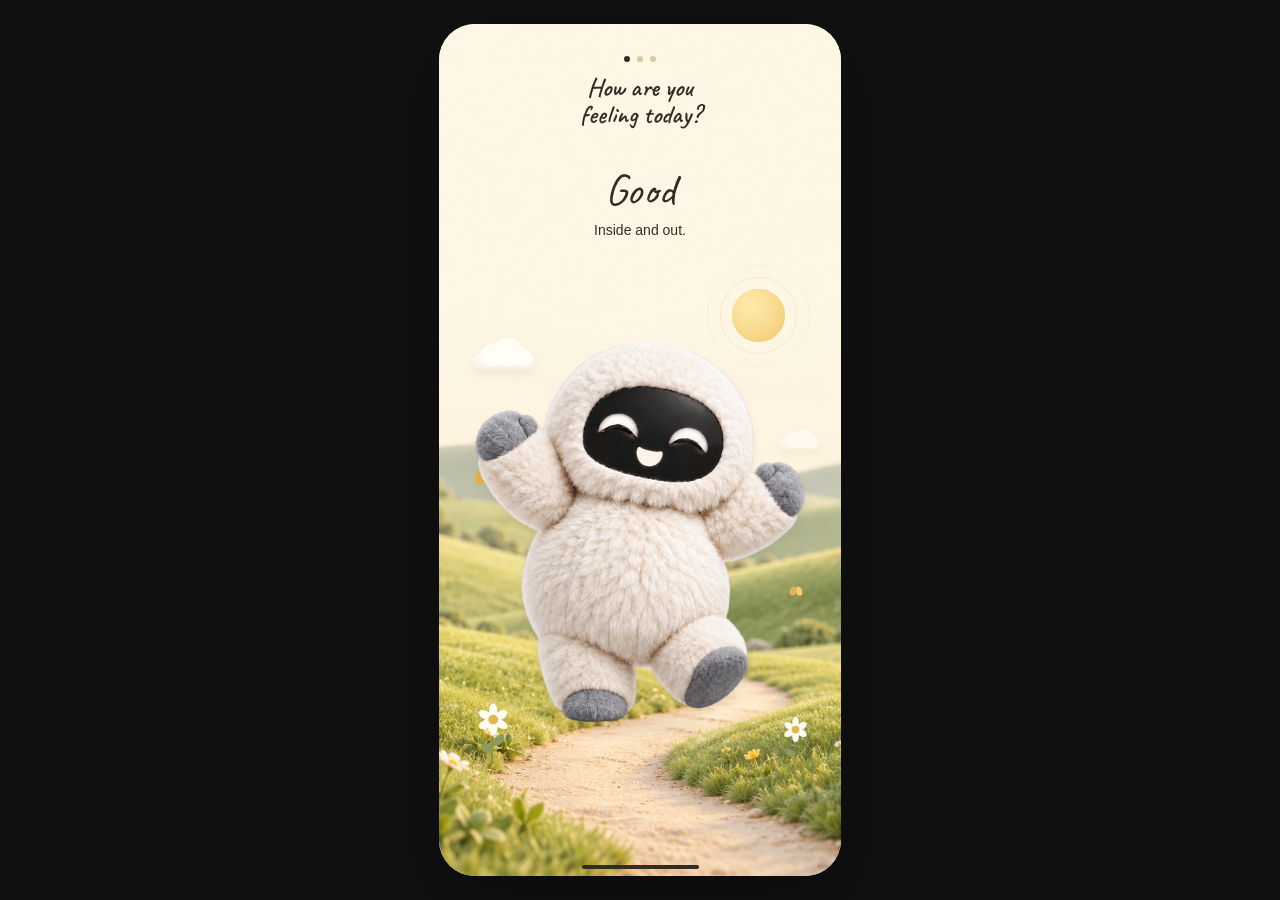
==== Preview/moods.html @ 531bb641 "Add Feely native app and interactive browser preview" ====
<!doctype html>
<html lang="en">
<head>
  <meta charset="utf-8">
  <meta name="viewport" content="width=device-width, initial-scale=1, viewport-fit=cover">
  <meta name="theme-color" content="#fff8e8">
  <title>Mood Day — A little sunshine</title>
  <link rel="icon" href="data:image/svg+xml,%3Csvg xmlns='http://www.w3.org/2000/svg' viewBox='0 0 100 100'%3E%3Ctext y='.9em' font-size='90'%3E☀️%3C/text%3E%3C/svg%3E">
  <link rel="stylesheet" href="styles.css?v=phone-only-1">
  <link rel="stylesheet" href="transitions.css?v=1">
  <script src="transitions.js?v=2"></script>
</head>
<body class="phone-only">
  <aside class="preview-note">
    <span class="wordmark"><span class="brand-sun">✳</span> mood day</span>
    <div class="intro"><span class="eyebrow">A MOMENT FOR YOU</span><h2>Every feeling<br>has a place.</h2><p>A little pause to notice your day.<br>Let’s start with a little sunshine.</p></div>
    <div class="preview-tools"><span class="preview-label"><i></i> GOOD · INTERACTIVE PREVIEW</span><button id="motion-toggle" aria-pressed="false"><span aria-hidden="true">Ⅱ</span> Pause motion</button><p>Swipe to explore. Tap your companion to choose.</p></div>
  </aside>

  <main class="phone" aria-label="Mood check-in, step 1 of 3"><div class="neutral-scenery" aria-hidden="true"></div>

    <header class="checkin-header">
      <div class="steps" aria-hidden="true"><i class="current"></i><i></i><i></i></div>
      <h1>How are you<br>feeling today?</h1>
    </header>

    <section class="mood-caption">
      <button class="mood-label" id="happy-label" aria-label="Choose good mood" aria-pressed="false">Good</button>
      <p class="mood-description">Inside and out.</p>
      <span class="selection-hint sr-only" role="status" aria-live="polite">Tap your companion to choose</span>
    </section>

    <section class="mood-scene" aria-label="Good mood in a sunny meadow">
      <div class="rain" aria-hidden="true"></div><div class="landscape" aria-hidden="true"></div>
      <div class="sun" aria-hidden="true"><div class="sun-core"></div></div>
      <div class="cloud cloud-one" aria-hidden="true"><i></i><i></i><i></i></div>
      <div class="cloud cloud-two" aria-hidden="true"><i></i><i></i><i></i></div>
      <div class="motes" aria-hidden="true"></div>
      <div class="butterfly butterfly-one" aria-hidden="true"><i></i><i></i></div>
      <div class="butterfly butterfly-two" aria-hidden="true"><i></i><i></i></div>
      <div class="avatar-shadow" aria-hidden="true"></div>
      <button class="avatar-button" id="happy-avatar" aria-label="Choose good mood" aria-pressed="false">
        <span class="avatar-jump"><img class="neutral-character" src="../MoodDay/Assets.xcassets/NeutralAvatar.imageset/neutral-avatar.png" alt="Neutral, your fluffy companion" aria-hidden="true"><img class="sad-character" src="../MoodDay/Assets.xcassets/SadAvatar.imageset/sad-avatar.png?v=white-mouth" alt="Sad, your fluffy companion"><canvas style="position:absolute;inset:0;width:100%;height:100%" id="happy-character" role="img" aria-label="Happy, the original fluffy companion with blinking eyes"></canvas></span>
      </button>
      <div class="celebration" aria-hidden="true"></div>
      <svg class="flower flower-one" aria-hidden="true" viewBox="0 0 50 94"><path d="M25 93Q23 68 27 31" stroke="#79864f" stroke-width="2" fill="none"/><path d="M25 71Q8 57 9 72Q12 80 25 78M25 60Q40 43 42 58Q38 67 25 68" fill="#8c9a60"/><g fill="#fffdf3"><ellipse cx="26" cy="18" rx="6" ry="11"/><ellipse cx="26" cy="18" rx="6" ry="11" transform="rotate(60 26 30)"/><ellipse cx="26" cy="18" rx="6" ry="11" transform="rotate(120 26 30)"/><ellipse cx="26" cy="18" rx="6" ry="11" transform="rotate(180 26 30)"/><ellipse cx="26" cy="18" rx="6" ry="11" transform="rotate(240 26 30)"/><ellipse cx="26" cy="18" rx="6" ry="11" transform="rotate(300 26 30)"/></g><circle cx="26" cy="30" r="7" fill="#e5b54f"/></svg>
      <svg class="flower flower-two" aria-hidden="true" viewBox="0 0 50 94"><path d="M25 93Q23 68 27 31" stroke="#79864f" stroke-width="2" fill="none"/><path d="M25 71Q8 57 9 72Q12 80 25 78" fill="#8c9a60"/><g fill="#fffdf3"><ellipse cx="26" cy="18" rx="6" ry="11"/><ellipse cx="26" cy="18" rx="6" ry="11" transform="rotate(60 26 30)"/><ellipse cx="26" cy="18" rx="6" ry="11" transform="rotate(120 26 30)"/><ellipse cx="26" cy="18" rx="6" ry="11" transform="rotate(180 26 30)"/><ellipse cx="26" cy="18" rx="6" ry="11" transform="rotate(240 26 30)"/><ellipse cx="26" cy="18" rx="6" ry="11" transform="rotate(300 26 30)"/></g><circle cx="26" cy="30" r="7" fill="#e5b54f"/></svg>
    </section>



    <footer class="actions"><button class="next-button" id="next" hidden>Next</button></footer>
    <div class="home-indicator" aria-hidden="true"></div>

    <dialog id="confirmation" aria-labelledby="confirmation-title">
      <div class="sheet-handle" aria-hidden="true"></div><span class="sheet-sun" aria-hidden="true">☀</span><p class="step-label">YOUR CHECK-IN</p><h2 id="confirmation-title">You’re feeling happy.</h2><p>A little joy, noticed.<br>Take that sunshine with you.</p><button id="close-confirmation">Back to check-in <span aria-hidden="true">↗</span></button>
    </dialog>
  </main>
  <span class="desktop-footnote">YOUR DAY. YOUR PACE.</span>
  <script src="happy.js?v=centered-copy-21"></script>
  <script src="app.js?v=centered-copy-21"></script>
</body>
</html>
---- Preview/styles.css ----
:root{--cream:#fff8e8;--ink:#302e24;--muted:#8b795b;--gold:#a78541;--line:#d8c9a3;--sans:-apple-system,BlinkMacSystemFont,"Segoe UI",sans-serif;--serif:Georgia,"Times New Roman",serif;color:var(--ink);font-family:var(--sans);font-synthesis:none}
*{box-sizing:border-box}body{margin:0;min-height:100vh;background:#eae9df;display:flex;align-items:center;justify-content:center;gap:110px;padding:38px 30px;background-image:radial-gradient(ellipse at 65% 35%,#f5f3e9 0,transparent 70%)}button{font:inherit;cursor:pointer;-webkit-tap-highlight-color:transparent}button:focus-visible{outline:3px solid #a78541;outline-offset:6px}button:disabled{cursor:default}button{touch-action:manipulation}.preview-note{width:310px;align-self:stretch;display:flex;flex-direction:column;justify-content:center;position:relative}.wordmark{position:absolute;top:30px;font-family:var(--serif);font-size:28px;letter-spacing:-1px}.brand-sun{font-size:34px;color:#9d854b;margin-right:8px;vertical-align:-2px}.eyebrow{font-size:10px;letter-spacing:2.7px;color:#8b8168;font-weight:600}.intro h2{font-family:var(--serif);font-weight:400;letter-spacing:-1.8px;font-size:49px;line-height:1.13;margin:21px 0}.intro p{font-size:14px;line-height:1.8;color:#7b7868}.preview-tools{margin-top:68px}.preview-label{font-size:9px;letter-spacing:1.6px;display:block;color:#7c7968}.preview-label i{display:inline-block;width:6px;height:6px;background:#8d9c6e;border-radius:100%;margin-right:8px}#motion-toggle{display:flex;gap:10px;align-items:center;background:none;border:1px solid #cfcdbb;border-radius:30px;padding:11px 17px;margin-top:19px;color:#555646;font-size:12px;min-height:44px}.preview-tools p{font-size:11px;color:#807c6b;margin-top:16px}.desktop-footnote{position:fixed;bottom:20px;left:35px;color:#8b8979;font-size:9px;letter-spacing:2.4px}
.phone{width:402px;height:852px;flex-shrink:0;position:relative;overflow:hidden;background:var(--cream);border:7px solid #f9f7ed;border-radius:49px;box-shadow:0 0 0 1px #d6d4c6,0 32px 60px -20px #4c4d3440,0 5px 8px #77745c13;display:flex;flex-direction:column;isolation:isolate}.statusbar{height:47px;flex-shrink:0;display:flex;align-items:center;justify-content:space-between;padding:0 26px;font-size:14px;font-weight:600}.status-icons{display:flex;align-items:center;gap:5px}.status-icons svg{width:17px;height:13px}.status-icons svg:last-child{width:24px}.checkin-header{z-index:3;text-align:center;padding:13px 18px 0;pointer-events:none}.steps{display:flex;justify-content:center;gap:7px;margin-bottom:19px}.steps i{width:6px;height:6px;border-radius:50%;background:#d9c9a3}.steps i.current{background:var(--ink)}.step-label{font-size:10px;letter-spacing:2.5px;color:var(--gold);font-weight:600;margin:0 0 17px}.checkin-header h1{font-family:var(--serif);font-size:36px;line-height:1.12;font-weight:500;letter-spacing:-1.2px;margin:0}.subtitle{font-family:var(--serif);font-size:16px;color:var(--muted);margin:16px 0 0}
.mood-scene{position:relative;flex:1;min-height:280px;margin-top:1px;isolation:isolate}.landscape{position:absolute;inset:-26px -16px -46px;background:url('../MoodDay/Assets.xcassets/HappyMeadow.imageset/happy-meadow.png') center bottom/cover no-repeat;mask-image:linear-gradient(transparent 0,#000 17%,#000 79%,transparent 100%);animation:meadow-breathe 12s ease-in-out infinite alternate;z-index:-2}.sun{position:absolute;right:14%;top:8%;width:53px;height:53px;border-radius:100%;background:#f8d985;box-shadow:0 0 30px 13px #f8d77838,0 0 70px 28px #f4d78a20;animation:sun-glow 5s ease-in-out infinite;z-index:-1}.sun:before,.sun:after{content:"";position:absolute;inset:-12px;border:1px solid #e4bf6344;border-radius:50%}.sun:after{inset:-25px;border-color:#e4bf6320}.sun-core{height:100%;border-radius:100%;background:radial-gradient(circle at 35% 30%,#ffe9aa,#f2ce77);box-shadow:inset -3px -4px 8px #d6ab4d15}.cloud{position:absolute;width:82px;height:22px;border-radius:30px;background:linear-gradient(#fffefa,#f5efdfff);filter:drop-shadow(0 6px 6px #a9945420);z-index:-1}.cloud i{position:absolute;border-radius:100%;background:#fffdf6;bottom:5px}.cloud i:nth-child(1){width:32px;height:30px;left:10px}.cloud i:nth-child(2){width:39px;height:38px;left:27px}.cloud i:nth-child(3){width:27px;height:24px;left:52px}.cloud-one{top:20%;left:6%;transform:scale(.75);animation:cloud-drift 17s ease-in-out infinite alternate}.cloud-two{top:36%;right:0%;transform:scale(.5);opacity:.7;animation:cloud-drift-two 22s ease-in-out infinite alternate}.avatar-button{position:absolute;top:6%;left:-1%;width:102%;height:99%;border:0;background:none;padding:0;z-index:3;border-radius:45%}.avatar-jump{display:block;width:100%;height:100%;transform-origin:50% 80%}.avatar{display:block;width:100%;height:100%;object-fit:contain;filter:drop-shadow(0 13px 8px #6b62401e);animation:avatar-float 4.4s ease-in-out infinite;user-select:none}.avatar-button:hover .avatar{filter:drop-shadow(0 14px 9px #6b624035)}.avatar-shadow{position:absolute;width:124px;height:19px;border-radius:50%;background:#635b4630;filter:blur(7px);bottom:6%;left:calc(50% - 62px);animation:shadow-breathe 4.4s ease-in-out infinite}.avatar-button.bounce .avatar-jump{animation:joy-hop .9s cubic-bezier(.22,.75,.3,1)}.motes,.celebration{position:absolute;inset:0;pointer-events:none;z-index:4;overflow:hidden}.mote{position:absolute;width:4px;height:4px;border-radius:100% 0 100% 100%;background:#fffef1;box-shadow:0 0 5px #fffcdf;animation:petal-drift var(--duration) ease-in-out infinite;animation-delay:var(--delay);opacity:0}.mote:nth-child(3n){background:#edc773;width:5px;height:3px}.spark{position:absolute;color:#fff9d2;left:50%;top:48%;font-size:17px;animation:spark-burst 900ms ease-out forwards;transform:translate(-50%,-50%)}.butterfly{position:absolute;z-index:2;width:18px;height:16px;animation:butterfly-drift 8s ease-in-out infinite}.butterfly i{position:absolute;top:0;width:9px;height:13px;background:#e5b34d;border-radius:80% 40% 60% 30%;transform-origin:right center;animation:wing .45s ease-in-out infinite alternate}.butterfly i+i{left:9px;transform-origin:left center;border-radius:40% 80% 30% 60%;animation-delay:-.2s;background:#f3cc71}.butterfly-one{top:43%;left:9%;transform:rotate(-20deg)}.butterfly-two{top:65%;right:9%;scale:.7;animation-delay:-4s}.flower{position:absolute;bottom:0;width:35px;height:67px;z-index:5;transform-origin:center bottom;animation:flower-sway 4s ease-in-out infinite alternate;filter:drop-shadow(1px 3px 2px #6b624015)}.flower-one{left:9%}.flower-two{right:8%;width:28px;height:52px;animation-delay:-2s}
.mood-caption{text-align:center;z-index:5;position:relative;padding:24px 20px 0;min-height:125px;pointer-events:none}.mood-label{pointer-events:auto;font-family:var(--serif);font-size:29px;line-height:1.3;letter-spacing:-.5px;border:0;background:none;color:var(--ink);display:inline-flex;align-items:center;gap:11px;min-height:44px;padding:0 12px}.mood-dot{height:8px;width:8px;border-radius:50%;background:#dfb459;box-shadow:0 0 0 4px #f2dca448}.selected-check{font-family:var(--sans);font-size:12px;border-radius:100%;background:#e8eddb;color:#5f7046;width:19px;height:19px;display:none;align-items:center;justify-content:center}.selected .selected-check{display:flex}.mood-caption p{font-family:var(--serif);font-size:14px;color:#8a7959;margin:6px 0 0}.selection-hint{display:block;font-size:9px;letter-spacing:.5px;color:#887e65;margin-top:11px}.selected .selection-hint{color:#697b4c}.actions{display:flex;gap:14px;padding:19px 23px 28px;z-index:6}.actions button{height:51px;border-radius:15px;font-family:var(--serif);font-size:19px;font-weight:600;flex:1;transition:opacity .2s,background .2s,transform .2s}.actions button:active:not(:disabled){transform:scale(.97)}.back-button{background:transparent;border:1.5px solid #cbbb93;color:#796845}.back-button:disabled{opacity:.5}.next-button{background:var(--ink);color:var(--cream);border:1px solid var(--ink);box-shadow:0 5px 11px #38332420;display:flex;align-items:center;justify-content:center;gap:22px}.next-button:disabled{opacity:.55;box-shadow:none}.home-indicator{width:117px;height:4px;position:absolute;bottom:7px;left:calc(50% - 58.5px);background:#302e24;border-radius:3px;z-index:10}
dialog{position:absolute;inset:auto 0 0;width:100%;max-width:none;max-height:85%;margin:0;padding:15px 27px 38px;text-align:center;color:var(--ink);border:0;border-radius:28px 28px 0 0;background:var(--cream);box-shadow:0 -10px 40px #403a2520}dialog::backdrop{background:#302e2450;backdrop-filter:blur(5px)}.sheet-handle{width:35px;height:4px;border-radius:3px;background:#d7cdb4;margin:0 auto 24px}.sheet-sun{display:block;font-size:43px;color:#cca043;margin-bottom:22px}dialog h2{font:500 28px/1.2 var(--serif);letter-spacing:-.6px}dialog p:not(.step-label){font:16px/1.6 var(--serif);color:var(--muted)}dialog button{width:100%;border:0;border-radius:15px;background:var(--ink);color:var(--cream);padding:17px;margin-top:18px;font-size:14px}dialog button span{float:right}
@keyframes avatar-float{0%,100%{transform:translateY(4px) rotate(-3deg) scale(.99)}50%{transform:translateY(-9px) rotate(2deg) scale(1.015)}}@keyframes joy-hop{0%,100%{transform:translateY(0) scale(1)}18%{transform:translateY(5px) scale(1.04,.95)}48%{transform:translateY(-32px) rotate(-5deg) scale(.99,1.04)}72%{transform:translateY(1px) scale(1.02,.97)}}@keyframes shadow-breathe{0%,100%{transform:scaleX(1.04);opacity:.8}50%{transform:scaleX(.85);opacity:.5}}@keyframes meadow-breathe{from{transform:scale(1.02) translateX(-2px)}to{transform:scale(1.055) translateX(2px)}}@keyframes sun-glow{0%,100%{transform:scale(.96);opacity:.85}50%{transform:scale(1.04);opacity:1}}@keyframes cloud-drift{from{translate:-12px 0}to{translate:28px 4px}}@keyframes cloud-drift-two{from{translate:12px 0}to{translate:-23px -5px}}@keyframes petal-drift{0%{opacity:0;transform:translate(0,22px) rotate(0)}20%,70%{opacity:.8}100%{opacity:0;transform:translate(25px,-66px) rotate(130deg)}}@keyframes flower-sway{from{transform:rotate(-7deg)}to{transform:rotate(8deg)}}@keyframes butterfly-drift{0%,100%{translate:0 0;rotate:-12deg}50%{translate:14px -20px;rotate:13deg}}@keyframes wing{from{transform:scaleX(.35) rotate(-15deg)}to{transform:scaleX(1) rotate(10deg)}}@keyframes spark-burst{0%{opacity:0;translate:0 0;scale:.5}15%{opacity:1}100%{opacity:0;translate:var(--x) var(--y);scale:1.2;rotate:35deg}}
.paused *,.paused *::before,.paused *::after{animation-play-state:paused!important}.paused .avatar-button.bounce .avatar-jump{animation:none}.paused .spark{display:none}@media(prefers-reduced-motion:reduce){*,*::before,*::after{animation:none!important;transition:none!important}.mote,.spark{display:none}}
@media(min-width:761px) and (max-height:900px){body{padding:22px 25px;gap:80px}.phone{height:calc(100dvh - 44px);min-height:700px;width:370px}.statusbar{height:39px}.checkin-header{padding-top:7px}.steps{margin-bottom:15px}.step-label{margin-bottom:14px}.checkin-header h1{font-size:33px}.subtitle{margin-top:12px}.mood-caption{padding-top:19px;min-height:112px}.actions{padding-bottom:24px;padding-top:14px}.mood-scene{min-height:255px}.intro h2{font-size:45px}}
@media(max-width:760px){body{padding:0;background:var(--cream);display:block}.preview-note,.desktop-footnote{display:none}.phone{border:0;border-radius:0;box-shadow:none;width:100%;height:100svh;min-height:710px;max-width:480px;margin:0 auto}.statusbar{padding-top:env(safe-area-inset-top);height:48px}.checkin-header{padding-top:16px}.mood-scene{max-height:470px}.actions{padding-bottom:max(31px,env(safe-area-inset-bottom))}.home-indicator{bottom:9px}dialog{position:fixed;max-width:480px;margin-left:auto;margin-right:auto}}@media(max-width:760px) and (max-height:760px){.phone{min-height:660px}.statusbar{height:34px}.checkin-header{padding-top:10px}.steps{margin-bottom:12px}.step-label{margin-bottom:12px}.checkin-header h1{font-size:32px}.subtitle{margin-top:10px}.mood-scene{min-height:250px}.mood-caption{padding-top:14px;min-height:109px}.actions{padding-top:12px;padding-bottom:25px}}

/* Anchor the prototype confirmation to the phone, including desktop review. */
dialog{position:fixed;inset:auto;left:var(--sheet-left,0);bottom:var(--sheet-bottom,0);width:var(--sheet-width,100%);margin:0;border-radius:28px 28px 36px 36px}
@media(max-width:760px){dialog{border-radius:28px 28px 0 0}}

/* Original image with a shared blinking-eye overlay. */
#happy-character{display:block;width:100%;height:100%;filter:drop-shadow(0 7px 5px #6b624018)}
.avatar-button{top:3%;height:105%}
.avatar-shadow{animation:none;bottom:1%;opacity:.55}

.motes{z-index:2}

/* Original proportions, gentle floating motion and tap-to-hop reaction. */
.avatar-button{top:6%;height:99%}

#happy-character{animation:avatar-float 4.4s ease-in-out infinite}
.avatar-shadow{animation:shadow-breathe 4.4s ease-in-out infinite;bottom:6%}

/* Whole-screen selection, with one clear continuation action. */
.sr-only{position:absolute!important;width:1px!important;height:1px!important;padding:0!important;margin:-1px!important;overflow:hidden!important;clip-path:inset(50%)!important;white-space:nowrap!important;border:0!important}
.checkin-header{padding-bottom:20px}
.mood-caption{min-height:80px;padding-top:25px}
.actions{min-height:98px}
.next-button[hidden]{display:none!important}
.phone{transition:background-color .35s ease,box-shadow .35s ease}
.phone::after{content:"";position:absolute;inset:0;border:2px solid transparent;border-radius:inherit;pointer-events:none;z-index:11;transition:border-color .35s ease,box-shadow .35s ease,background-color .35s ease}
.phone.selected{background-color:#fff1ca}
.phone.selected::after{border-color:#caaa62;box-shadow:inset 0 0 42px 5px #e8bf5140;background-color:#eec35a0a}
@media(max-width:760px){.phone::after{border-radius:0}}

@font-face{font-family:'Anonymous Pro';src:url('../MoodDay/Fonts/AnonymousPro-Bold.ttf') format('truetype');font-style:normal;font-weight:700;font-display:swap}
@font-face{font-family:'Caveat';src:url('../MoodDay/Fonts/Caveat.ttf') format('truetype');font-style:normal;font-weight:400 700;font-display:swap}
@font-face{font-family:'Figma Hand';src:local('Figma Hand'),local('FigmaHand-Regular');font-style:normal;font-weight:400;font-display:swap}
.checkin-header .step-label{font-family:'Anonymous Pro',monospace;font-size:11px;font-weight:700;letter-spacing:2.5px}
.checkin-header h1{font-family:'Caveat',cursive;font-weight:600;font-size:42px;line-height:1.04;letter-spacing:0}
.checkin-header{padding-bottom:0}
.mood-caption{min-height:0;padding:12px 20px 8px;flex-shrink:0}
.mood-label{font-family:'Figma Hand','Caveat',cursive;font-weight:400;font-size:32px;letter-spacing:0;line-height:1.2}
.mood-caption .mood-description{font-family:var(--sans);font-size:14px;line-height:1.5;color:var(--muted);margin:3px 0 0}
@media(min-width:761px) and (max-height:900px){.checkin-header h1{font-size:38px}.mood-caption{padding-top:8px;padding-bottom:6px}}
@media(max-width:760px) and (max-height:760px){.checkin-header h1{font-size:36px}.mood-caption{padding-top:6px;padding-bottom:4px}}

/* Shared stage: weather and characters blend without replacing the screen. */
.phone{transition:background-color .65s ease,box-shadow .65s ease}
.phone.sad{background:#edf0f3}.phone.sad.selected{background:#dce8f2}
.phone.sad.selected::after{border-color:#90a9c1;box-shadow:inset 0 0 32px #809eb32b}
.sad-character{position:absolute;inset:0;width:100%;height:100%;object-fit:contain;opacity:0;animation:avatar-float 4.4s ease-in-out infinite;transition:opacity .65s ease;pointer-events:none}
#happy-character{transition:opacity .65s ease}.sad #happy-character{opacity:0}.sad .sad-character{opacity:1}
.avatar-button{translate:var(--drag,0px) 0;transition:translate .65s cubic-bezier(.22,1,.36,1)}
.dragging .avatar-button{transition:none}
.landscape{transition:filter .8s ease;translate:calc(var(--drag,0px) * .18) 0}
.sad .landscape{filter:saturate(.28) brightness(.75) hue-rotate(145deg)}
.sun,.butterfly,.flower,.motes{transition:opacity .7s ease}.sad .sun,.sad .butterfly,.sad .motes{opacity:0}.sad .flower{opacity:.35;filter:saturate(.2)}
.sad .cloud{filter:brightness(.75) sepia(.1) hue-rotate(160deg)}
.rain{position:absolute;inset:0;z-index:6;pointer-events:none;opacity:0;transition:opacity .8s;overflow:hidden;mask-image:linear-gradient(transparent,#000 15%,#000 85%,transparent)}
.sad .rain{opacity:.65}.rain i{position:absolute;top:-10%;height:18px;width:1px;background:linear-gradient(transparent,#a0bbd1);animation:rain-fall var(--duration) var(--delay) linear infinite}
@keyframes rain-fall{to{transform:translate(-35px,560px)}}
@media(prefers-reduced-motion:reduce){.phone,.avatar-button,.sad-character,#happy-character,.landscape,.rain{transition:none}.rain i{animation:none;top:50%}}
.sad .sun{animation:none;opacity:0}.rain i{width:1.5px;background:linear-gradient(transparent,#6f95b5);height:24px}.sad .rain{opacity:.8}

/* Shared action button treatment across moods, sheets, and preview controls. */
.actions{margin-top:auto;flex-shrink:0;min-height:111px;padding:19px 23px 32px}
.actions button,dialog button,#motion-toggle{border-radius:8px;font-family:'Caveat',cursive;font-size:16px;font-weight:600;height:60px;min-height:60px;padding-top:0;padding-bottom:0;line-height:1.2}
dialog{padding-bottom:32px}
/* Full-page scenery, without the cloudy top and bottom masks. */
.phone{isolation:isolate}
.phone::before{content:"";position:absolute;inset:0;z-index:-1;background:url('../MoodDay/Assets.xcassets/HappyMeadow.imageset/happy-meadow.png') center bottom/cover no-repeat;transition:filter .8s ease;pointer-events:none}
.phone.sad::before{filter:saturate(.28) brightness(.75) hue-rotate(145deg)}
.landscape{display:none}
.actions{background:transparent}
.sun{box-shadow:none}
.phone.selected::after{background:transparent;box-shadow:inset 0 0 12px #c7a54a26}
.phone.sad.selected::after{box-shadow:inset 0 0 12px #809eb326}

.actions .next-button{font-size:24px}

.checkin-header h1{font-size:32px}
.mood-caption .mood-label{font-size:44px}
.mood-caption .mood-description{color:var(--ink)}

.checkin-header .steps{margin-bottom:12px}
.checkin-header h1{font-size:30px;opacity:.75}

.checkin-header h1{font-size:26px;opacity:1}
.mood-caption{padding-top:36px}

.phone.sad .steps i:not(.current){background:#fff}

/* Selection belongs to the companion, rather than the page frame. */
.phone.selected::after{display:none}
.phone.selected{background:var(--cream)}
.phone.sad.selected{background:#edf0f3}
.checkin-header{padding-top:32px}
.phone{--avatar-glow:#ffe7a0}
.phone.sad{--avatar-glow:#dceeff}
.selected #happy-character,.selected .sad-character{filter:drop-shadow(0 0 3px #fff8ee) drop-shadow(0 0 15px var(--avatar-glow));animation-name:avatar-selected-float;animation-duration:3s}
@keyframes avatar-selected-float{0%,100%{transform:translateY(7px) rotate(-4deg) scale(1.01)}50%{transform:translateY(-20px) rotate(3deg) scale(1.035)}}
@media(prefers-reduced-motion:reduce){.selected #happy-character,.selected .sad-character{animation:none!important}}


.phone .neutral-scenery{position:absolute;inset:0;z-index:-1;background:url('../MoodDay/Assets.xcassets/NeutralMeadow.imageset/neutral-meadow.png') center bottom/cover;opacity:0;transition:opacity .8s;pointer-events:none}
.phone.neutral .neutral-scenery{opacity:1}
.neutral-character{position:absolute;inset:0;width:100%;height:100%;object-fit:contain;opacity:0;animation:avatar-float 4.4s ease-in-out infinite;transition:opacity .65s;pointer-events:none}
.neutral #happy-character{opacity:0}.neutral .neutral-character{opacity:1}
.neutral .sun{animation:none;opacity:0}.neutral .butterfly,.neutral .motes{opacity:0}
.phone.neutral{--avatar-glow:#e4f3ff}.neutral .steps i:not(.current){background:white}
.selected .neutral-character{filter:drop-shadow(0 0 3px #fff8ee) drop-shadow(0 0 15px var(--avatar-glow));animation-name:avatar-selected-float;animation-duration:3s}
@media(prefers-reduced-motion:reduce){.neutral-character{animation:none!important;transition:none}.phone .neutral-scenery{transition:none}}

.mood-caption{display:flex;flex-direction:column;align-items:center;text-align:center}
.mood-caption .mood-label{justify-content:center;text-align:center;margin-inline:auto}
.mood-caption .mood-description{width:100%;text-align:center;margin-inline:auto}

/* App-only preview shell. */
body.phone-only{background:#111;background-image:none;display:grid;place-items:center;min-height:100svh;padding:24px 0;gap:0}
.phone-only .preview-note,.phone-only .desktop-footnote{display:none}
.phone-only .phone{width:402px;height:852px;max-height:calc(100svh - 48px);min-height:600px;border:0;border-radius:36px;box-shadow:0 24px 80px #0005;margin:0}
@media(max-width:760px){body.phone-only{display:block;padding:0;background:var(--cream)}.phone-only .phone{width:100%;max-width:none;height:100svh;max-height:none;min-height:660px;border-radius:0;box-shadow:none}}
---- Preview/transitions.css ----
/* Keep the app frame stationary while its contents change screens. */
@view-transition{navigation:auto}
:root{view-transition-name:none}
.welcome,.phone-only .phone{view-transition-name:app-screen}
::view-transition-group(app-screen){animation-duration:460ms;animation-timing-function:cubic-bezier(.22,1,.36,1);overflow:hidden;border-radius:36px}
::view-transition-old(app-screen){animation:screen-out 300ms cubic-bezier(.4,0,.2,1) both;mix-blend-mode:normal}
::view-transition-new(app-screen){animation:screen-in 460ms cubic-bezier(.22,1,.36,1) both;mix-blend-mode:normal}
@keyframes screen-out{to{opacity:0;transform:translateY(-12px) scale(.985)}}
@keyframes screen-in{from{opacity:0;transform:translateY(24px) scale(1.015)}to{opacity:1;transform:none}}
.screen-enter .phone{animation:screen-in 460ms cubic-bezier(.22,1,.36,1) both}
.screen-leave .welcome{animation:screen-out 240ms ease both;pointer-events:none}
@media(max-width:760px){::view-transition-group(app-screen){border-radius:0}}
@media(prefers-reduced-motion:reduce){::view-transition-group(app-screen),::view-transition-old(app-screen),::view-transition-new(app-screen){animation:none!important}.screen-enter .phone,.screen-leave .welcome{animation:none!important}}
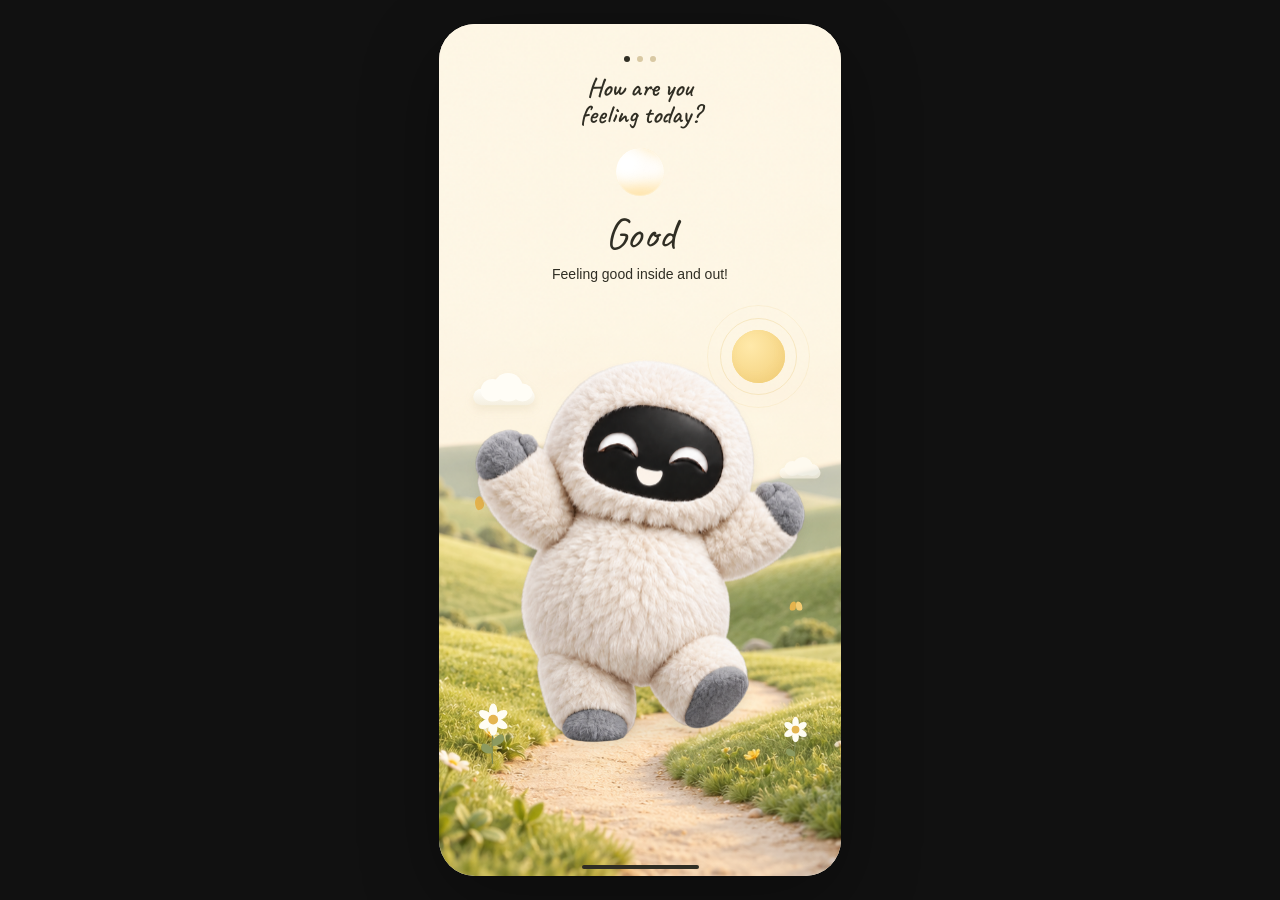
==== commit f1811bf3: "1 Oct" ====
--- a/Preview/moods.html
+++ b/Preview/moods.html
@@ -6,7 +6,7 @@
   <meta name="theme-color" content="#fff8e8">
   <title>Mood Day — A little sunshine</title>
   <link rel="icon" href="data:image/svg+xml,%3Csvg xmlns='http://www.w3.org/2000/svg' viewBox='0 0 100 100'%3E%3Ctext y='.9em' font-size='90'%3E☀️%3C/text%3E%3C/svg%3E">
-  <link rel="stylesheet" href="styles.css?v=phone-only-1">
+  <link rel="stylesheet" href="styles.css?v=mood-orb-10">
   <link rel="stylesheet" href="transitions.css?v=1">
   <script src="transitions.js?v=2"></script>
 </head>
@@ -25,8 +25,9 @@
     </header>
 
     <section class="mood-caption">
+      <div class="mood-orb" aria-hidden="true"><span class="orb-cloud orb-cloud-one"></span><span class="orb-cloud orb-cloud-two"></span></div>
       <button class="mood-label" id="happy-label" aria-label="Choose good mood" aria-pressed="false">Good</button>
-      <p class="mood-description">Inside and out.</p>
+      <p class="mood-description">Feeling good inside and out!</p>
       <span class="selection-hint sr-only" role="status" aria-live="polite">Tap your companion to choose</span>
     </section>
 
@@ -58,6 +59,6 @@
   </main>
   <span class="desktop-footnote">YOUR DAY. YOUR PACE.</span>
   <script src="happy.js?v=centered-copy-21"></script>
-  <script src="app.js?v=centered-copy-21"></script>
+  <script src="app.js?v=good-copy-22"></script>
 </body>
 </html>
--- a/Preview/styles.css
+++ b/Preview/styles.css
@@ -2,7 +2,7 @@
 *{box-sizing:border-box}body{margin:0;min-height:100vh;background:#eae9df;display:flex;align-items:center;justify-content:center;gap:110px;padding:38px 30px;background-image:radial-gradient(ellipse at 65% 35%,#f5f3e9 0,transparent 70%)}button{font:inherit;cursor:pointer;-webkit-tap-highlight-color:transparent}button:focus-visible{outline:3px solid #a78541;outline-offset:6px}button:disabled{cursor:default}button{touch-action:manipulation}.preview-note{width:310px;align-self:stretch;display:flex;flex-direction:column;justify-content:center;position:relative}.wordmark{position:absolute;top:30px;font-family:var(--serif);font-size:28px;letter-spacing:-1px}.brand-sun{font-size:34px;color:#9d854b;margin-right:8px;vertical-align:-2px}.eyebrow{font-size:10px;letter-spacing:2.7px;color:#8b8168;font-weight:600}.intro h2{font-family:var(--serif);font-weight:400;letter-spacing:-1.8px;font-size:49px;line-height:1.13;margin:21px 0}.intro p{font-size:14px;line-height:1.8;color:#7b7868}.preview-tools{margin-top:68px}.preview-label{font-size:9px;letter-spacing:1.6px;display:block;color:#7c7968}.preview-label i{display:inline-block;width:6px;height:6px;background:#8d9c6e;border-radius:100%;margin-right:8px}#motion-toggle{display:flex;gap:10px;align-items:center;background:none;border:1px solid #cfcdbb;border-radius:30px;padding:11px 17px;margin-top:19px;color:#555646;font-size:12px;min-height:44px}.preview-tools p{font-size:11px;color:#807c6b;margin-top:16px}.desktop-footnote{position:fixed;bottom:20px;left:35px;color:#8b8979;font-size:9px;letter-spacing:2.4px}
 .phone{width:402px;height:852px;flex-shrink:0;position:relative;overflow:hidden;background:var(--cream);border:7px solid #f9f7ed;border-radius:49px;box-shadow:0 0 0 1px #d6d4c6,0 32px 60px -20px #4c4d3440,0 5px 8px #77745c13;display:flex;flex-direction:column;isolation:isolate}.statusbar{height:47px;flex-shrink:0;display:flex;align-items:center;justify-content:space-between;padding:0 26px;font-size:14px;font-weight:600}.status-icons{display:flex;align-items:center;gap:5px}.status-icons svg{width:17px;height:13px}.status-icons svg:last-child{width:24px}.checkin-header{z-index:3;text-align:center;padding:13px 18px 0;pointer-events:none}.steps{display:flex;justify-content:center;gap:7px;margin-bottom:19px}.steps i{width:6px;height:6px;border-radius:50%;background:#d9c9a3}.steps i.current{background:var(--ink)}.step-label{font-size:10px;letter-spacing:2.5px;color:var(--gold);font-weight:600;margin:0 0 17px}.checkin-header h1{font-family:var(--serif);font-size:36px;line-height:1.12;font-weight:500;letter-spacing:-1.2px;margin:0}.subtitle{font-family:var(--serif);font-size:16px;color:var(--muted);margin:16px 0 0}
 .mood-scene{position:relative;flex:1;min-height:280px;margin-top:1px;isolation:isolate}.landscape{position:absolute;inset:-26px -16px -46px;background:url('../MoodDay/Assets.xcassets/HappyMeadow.imageset/happy-meadow.png') center bottom/cover no-repeat;mask-image:linear-gradient(transparent 0,#000 17%,#000 79%,transparent 100%);animation:meadow-breathe 12s ease-in-out infinite alternate;z-index:-2}.sun{position:absolute;right:14%;top:8%;width:53px;height:53px;border-radius:100%;background:#f8d985;box-shadow:0 0 30px 13px #f8d77838,0 0 70px 28px #f4d78a20;animation:sun-glow 5s ease-in-out infinite;z-index:-1}.sun:before,.sun:after{content:"";position:absolute;inset:-12px;border:1px solid #e4bf6344;border-radius:50%}.sun:after{inset:-25px;border-color:#e4bf6320}.sun-core{height:100%;border-radius:100%;background:radial-gradient(circle at 35% 30%,#ffe9aa,#f2ce77);box-shadow:inset -3px -4px 8px #d6ab4d15}.cloud{position:absolute;width:82px;height:22px;border-radius:30px;background:linear-gradient(#fffefa,#f5efdfff);filter:drop-shadow(0 6px 6px #a9945420);z-index:-1}.cloud i{position:absolute;border-radius:100%;background:#fffdf6;bottom:5px}.cloud i:nth-child(1){width:32px;height:30px;left:10px}.cloud i:nth-child(2){width:39px;height:38px;left:27px}.cloud i:nth-child(3){width:27px;height:24px;left:52px}.cloud-one{top:20%;left:6%;transform:scale(.75);animation:cloud-drift 17s ease-in-out infinite alternate}.cloud-two{top:36%;right:0%;transform:scale(.5);opacity:.7;animation:cloud-drift-two 22s ease-in-out infinite alternate}.avatar-button{position:absolute;top:6%;left:-1%;width:102%;height:99%;border:0;background:none;padding:0;z-index:3;border-radius:45%}.avatar-jump{display:block;width:100%;height:100%;transform-origin:50% 80%}.avatar{display:block;width:100%;height:100%;object-fit:contain;filter:drop-shadow(0 13px 8px #6b62401e);animation:avatar-float 4.4s ease-in-out infinite;user-select:none}.avatar-button:hover .avatar{filter:drop-shadow(0 14px 9px #6b624035)}.avatar-shadow{position:absolute;width:124px;height:19px;border-radius:50%;background:#635b4630;filter:blur(7px);bottom:6%;left:calc(50% - 62px);animation:shadow-breathe 4.4s ease-in-out infinite}.avatar-button.bounce .avatar-jump{animation:joy-hop .9s cubic-bezier(.22,.75,.3,1)}.motes,.celebration{position:absolute;inset:0;pointer-events:none;z-index:4;overflow:hidden}.mote{position:absolute;width:4px;height:4px;border-radius:100% 0 100% 100%;background:#fffef1;box-shadow:0 0 5px #fffcdf;animation:petal-drift var(--duration) ease-in-out infinite;animation-delay:var(--delay);opacity:0}.mote:nth-child(3n){background:#edc773;width:5px;height:3px}.spark{position:absolute;color:#fff9d2;left:50%;top:48%;font-size:17px;animation:spark-burst 900ms ease-out forwards;transform:translate(-50%,-50%)}.butterfly{position:absolute;z-index:2;width:18px;height:16px;animation:butterfly-drift 8s ease-in-out infinite}.butterfly i{position:absolute;top:0;width:9px;height:13px;background:#e5b34d;border-radius:80% 40% 60% 30%;transform-origin:right center;animation:wing .45s ease-in-out infinite alternate}.butterfly i+i{left:9px;transform-origin:left center;border-radius:40% 80% 30% 60%;animation-delay:-.2s;background:#f3cc71}.butterfly-one{top:43%;left:9%;transform:rotate(-20deg)}.butterfly-two{top:65%;right:9%;scale:.7;animation-delay:-4s}.flower{position:absolute;bottom:0;width:35px;height:67px;z-index:5;transform-origin:center bottom;animation:flower-sway 4s ease-in-out infinite alternate;filter:drop-shadow(1px 3px 2px #6b624015)}.flower-one{left:9%}.flower-two{right:8%;width:28px;height:52px;animation-delay:-2s}
-.mood-caption{text-align:center;z-index:5;position:relative;padding:24px 20px 0;min-height:125px;pointer-events:none}.mood-label{pointer-events:auto;font-family:var(--serif);font-size:29px;line-height:1.3;letter-spacing:-.5px;border:0;background:none;color:var(--ink);display:inline-flex;align-items:center;gap:11px;min-height:44px;padding:0 12px}.mood-dot{height:8px;width:8px;border-radius:50%;background:#dfb459;box-shadow:0 0 0 4px #f2dca448}.selected-check{font-family:var(--sans);font-size:12px;border-radius:100%;background:#e8eddb;color:#5f7046;width:19px;height:19px;display:none;align-items:center;justify-content:center}.selected .selected-check{display:flex}.mood-caption p{font-family:var(--serif);font-size:14px;color:#8a7959;margin:6px 0 0}.selection-hint{display:block;font-size:9px;letter-spacing:.5px;color:#887e65;margin-top:11px}.selected .selection-hint{color:#697b4c}.actions{display:flex;gap:14px;padding:19px 23px 28px;z-index:6}.actions button{height:51px;border-radius:15px;font-family:var(--serif);font-size:19px;font-weight:600;flex:1;transition:opacity .2s,background .2s,transform .2s}.actions button:active:not(:disabled){transform:scale(.97)}.back-button{background:transparent;border:1.5px solid #cbbb93;color:#796845}.back-button:disabled{opacity:.5}.next-button{background:var(--ink);color:var(--cream);border:1px solid var(--ink);box-shadow:0 5px 11px #38332420;display:flex;align-items:center;justify-content:center;gap:22px}.next-button:disabled{opacity:.55;box-shadow:none}.home-indicator{width:117px;height:4px;position:absolute;bottom:7px;left:calc(50% - 58.5px);background:#302e24;border-radius:3px;z-index:10}
+.mood-caption{text-align:center;z-index:5;position:relative;padding:24px 20px 0;min-height:125px;pointer-events:none}.mood-label{pointer-events:auto;font-family:var(--serif);font-size:29px;line-height:1.3;letter-spacing:-.5px;border:0;background:none;color:var(--ink);display:inline-flex;align-items:center;gap:11px;min-height:44px;padding:0 12px}.mood-dot{height:8px;width:8px;border-radius:50%;background:#dfb459;box-shadow:0 0 0 4px #f2dca448}.selected-check{font-family:var(--sans);font-size:12px;border-radius:100%;background:#e8eddb;color:#5f7046;width:19px;height:19px;display:none;align-items:center;justify-content:center}.selected .selected-check{display:flex}.mood-caption p{font-family:var(--serif);font-size:14px;color:#8a7959;margin:6px 0 0}.selection-hint{display:block;font-size:9px;letter-spacing:.5px;color:#887e65;margin-top:11px}.selected .selection-hint{color:#697b4c}.actions{display:flex;gap:14px;padding:19px 23px 28px;z-index:6}.actions button{height:51px;border-radius:15px;font-family:var(--serif);font-size:19px;font-weight:600;flex:1;transition:opacity .2s,background .2s,transform .2s}.actions button:active:not(:disabled){transform:scale(.97)}.back-button{background:transparent;border:1.5px solid #cbbb93;color:#796845}.back-button:disabled{opacity:.5}.next-button{background:#000;color:#fff;border:1px solid #000;box-shadow:0 5px 11px #38332420;display:flex;align-items:center;justify-content:center;gap:22px}.next-button:disabled{opacity:.55;box-shadow:none}.home-indicator{width:117px;height:4px;position:absolute;bottom:7px;left:calc(50% - 58.5px);background:#302e24;border-radius:3px;z-index:10}
 dialog{position:absolute;inset:auto 0 0;width:100%;max-width:none;max-height:85%;margin:0;padding:15px 27px 38px;text-align:center;color:var(--ink);border:0;border-radius:28px 28px 0 0;background:var(--cream);box-shadow:0 -10px 40px #403a2520}dialog::backdrop{background:#302e2450;backdrop-filter:blur(5px)}.sheet-handle{width:35px;height:4px;border-radius:3px;background:#d7cdb4;margin:0 auto 24px}.sheet-sun{display:block;font-size:43px;color:#cca043;margin-bottom:22px}dialog h2{font:500 28px/1.2 var(--serif);letter-spacing:-.6px}dialog p:not(.step-label){font:16px/1.6 var(--serif);color:var(--muted)}dialog button{width:100%;border:0;border-radius:15px;background:var(--ink);color:var(--cream);padding:17px;margin-top:18px;font-size:14px}dialog button span{float:right}
 @keyframes avatar-float{0%,100%{transform:translateY(4px) rotate(-3deg) scale(.99)}50%{transform:translateY(-9px) rotate(2deg) scale(1.015)}}@keyframes joy-hop{0%,100%{transform:translateY(0) scale(1)}18%{transform:translateY(5px) scale(1.04,.95)}48%{transform:translateY(-32px) rotate(-5deg) scale(.99,1.04)}72%{transform:translateY(1px) scale(1.02,.97)}}@keyframes shadow-breathe{0%,100%{transform:scaleX(1.04);opacity:.8}50%{transform:scaleX(.85);opacity:.5}}@keyframes meadow-breathe{from{transform:scale(1.02) translateX(-2px)}to{transform:scale(1.055) translateX(2px)}}@keyframes sun-glow{0%,100%{transform:scale(.96);opacity:.85}50%{transform:scale(1.04);opacity:1}}@keyframes cloud-drift{from{translate:-12px 0}to{translate:28px 4px}}@keyframes cloud-drift-two{from{translate:12px 0}to{translate:-23px -5px}}@keyframes petal-drift{0%{opacity:0;transform:translate(0,22px) rotate(0)}20%,70%{opacity:.8}100%{opacity:0;transform:translate(25px,-66px) rotate(130deg)}}@keyframes flower-sway{from{transform:rotate(-7deg)}to{transform:rotate(8deg)}}@keyframes butterfly-drift{0%,100%{translate:0 0;rotate:-12deg}50%{translate:14px -20px;rotate:13deg}}@keyframes wing{from{transform:scaleX(.35) rotate(-15deg)}to{transform:scaleX(1) rotate(10deg)}}@keyframes spark-burst{0%{opacity:0;translate:0 0;scale:.5}15%{opacity:1}100%{opacity:0;translate:var(--x) var(--y);scale:1.2;rotate:35deg}}
 .paused *,.paused *::before,.paused *::after{animation-play-state:paused!important}.paused .avatar-button.bounce .avatar-jump{animation:none}.paused .spark{display:none}@media(prefers-reduced-motion:reduce){*,*::before,*::after{animation:none!important;transition:none!important}.mote,.spark{display:none}}
@@ -126,3 +126,26 @@
 .phone-only .preview-note,.phone-only .desktop-footnote{display:none}
 .phone-only .phone{width:402px;height:852px;max-height:calc(100svh - 48px);min-height:600px;border:0;border-radius:36px;box-shadow:0 24px 80px #0005;margin:0}
 @media(max-width:760px){body.phone-only{display:block;padding:0;background:var(--cream)}.phone-only .phone{width:100%;max-width:none;height:100svh;max-height:none;min-height:660px;border-radius:0;box-shadow:none}}
+
+/* A small thinking sky, with a different rhythm for each emotion. */
+.mood-caption{padding-top:20px}
+.mood-orb{position:relative;isolation:isolate;flex:0 0 48px;width:48px;height:48px;margin-bottom:12px;overflow:hidden;border-radius:50%;background:#FFE7B2;box-shadow:inset 0 0 0 1px #ffffff38;--orb-cloud:#ffffff}
+.orb-cloud{position:absolute;inset:-20%;border-radius:45%;filter:blur(4px);background:radial-gradient(ellipse at 30% 38%,var(--orb-cloud) 0,var(--orb-cloud) 15%,transparent 44%),radial-gradient(ellipse at 70% 45%,var(--orb-cloud) 0,transparent 42%);animation:orb-joy .666667s ease-in-out infinite alternate}
+.orb-cloud-two{inset:-35%;opacity:.7;animation-delay:-.333333s;animation-duration:.916667s}
+.orb-light,.orb-drop{display:none!important}
+.neutral .mood-orb{background:#245d9b;--orb-cloud:#bce7ff}
+.neutral .orb-cloud{animation-name:orb-drift;animation-duration:1.5s}
+.neutral .orb-cloud-two{animation-duration:2s;animation-delay:-.833333s}
+.sad .mood-orb{background:#344f59;--orb-cloud:#d2ecef}
+.sad .orb-cloud{animation-name:orb-rain;animation-duration:1s}
+.sad .orb-cloud-two{animation-duration:1.333333s;animation-delay:-.5s}
+@keyframes orb-joy{from{transform:translate(-8px,5px) rotate(-20deg) scale(.95)}to{transform:translate(7px,-5px) rotate(30deg) scale(1.08)}}
+@keyframes orb-drift{from{transform:translate(-6px,0) rotate(-8deg)}to{transform:translate(6px,2px) rotate(8deg)}}
+@keyframes orb-rain{from{transform:translate(2px,-5px) rotate(-8deg)}to{transform:translate(-3px,5px) rotate(8deg)}}
+@keyframes orb-shimmer{0%,100%{opacity:.35}50%{opacity:.85}}
+@keyframes orb-rainfall{from{background-position:0 0}to{background-position:-5px 48px}}
+@media(prefers-reduced-motion:reduce){.mood-orb{transition:none}.mood-orb span{animation:none!important}}
+
+.orb-drop{display:none;position:absolute;top:-12px;width:7px;height:10px;border-radius:75% 0 65% 65%;background:linear-gradient(135deg,#fff,#bfe5ef);box-shadow:0 1px 2px #173e5866;animation:orb-big-drops 1.1s linear infinite}
+.sad .orb-drop{display:block}.drop-one{left:9px;animation-delay:-.2s}.drop-two{left:22px;animation-delay:-.75s}.drop-three{left:35px;animation-delay:-.45s}.drop-four{left:17px;width:6px;height:9px;animation-delay:-1s;animation-duration:1.4s}
+@keyframes orb-big-drops{from{transform:translate(4px,0) rotate(-35deg)}to{transform:translate(-4px,66px) rotate(-35deg)}}
